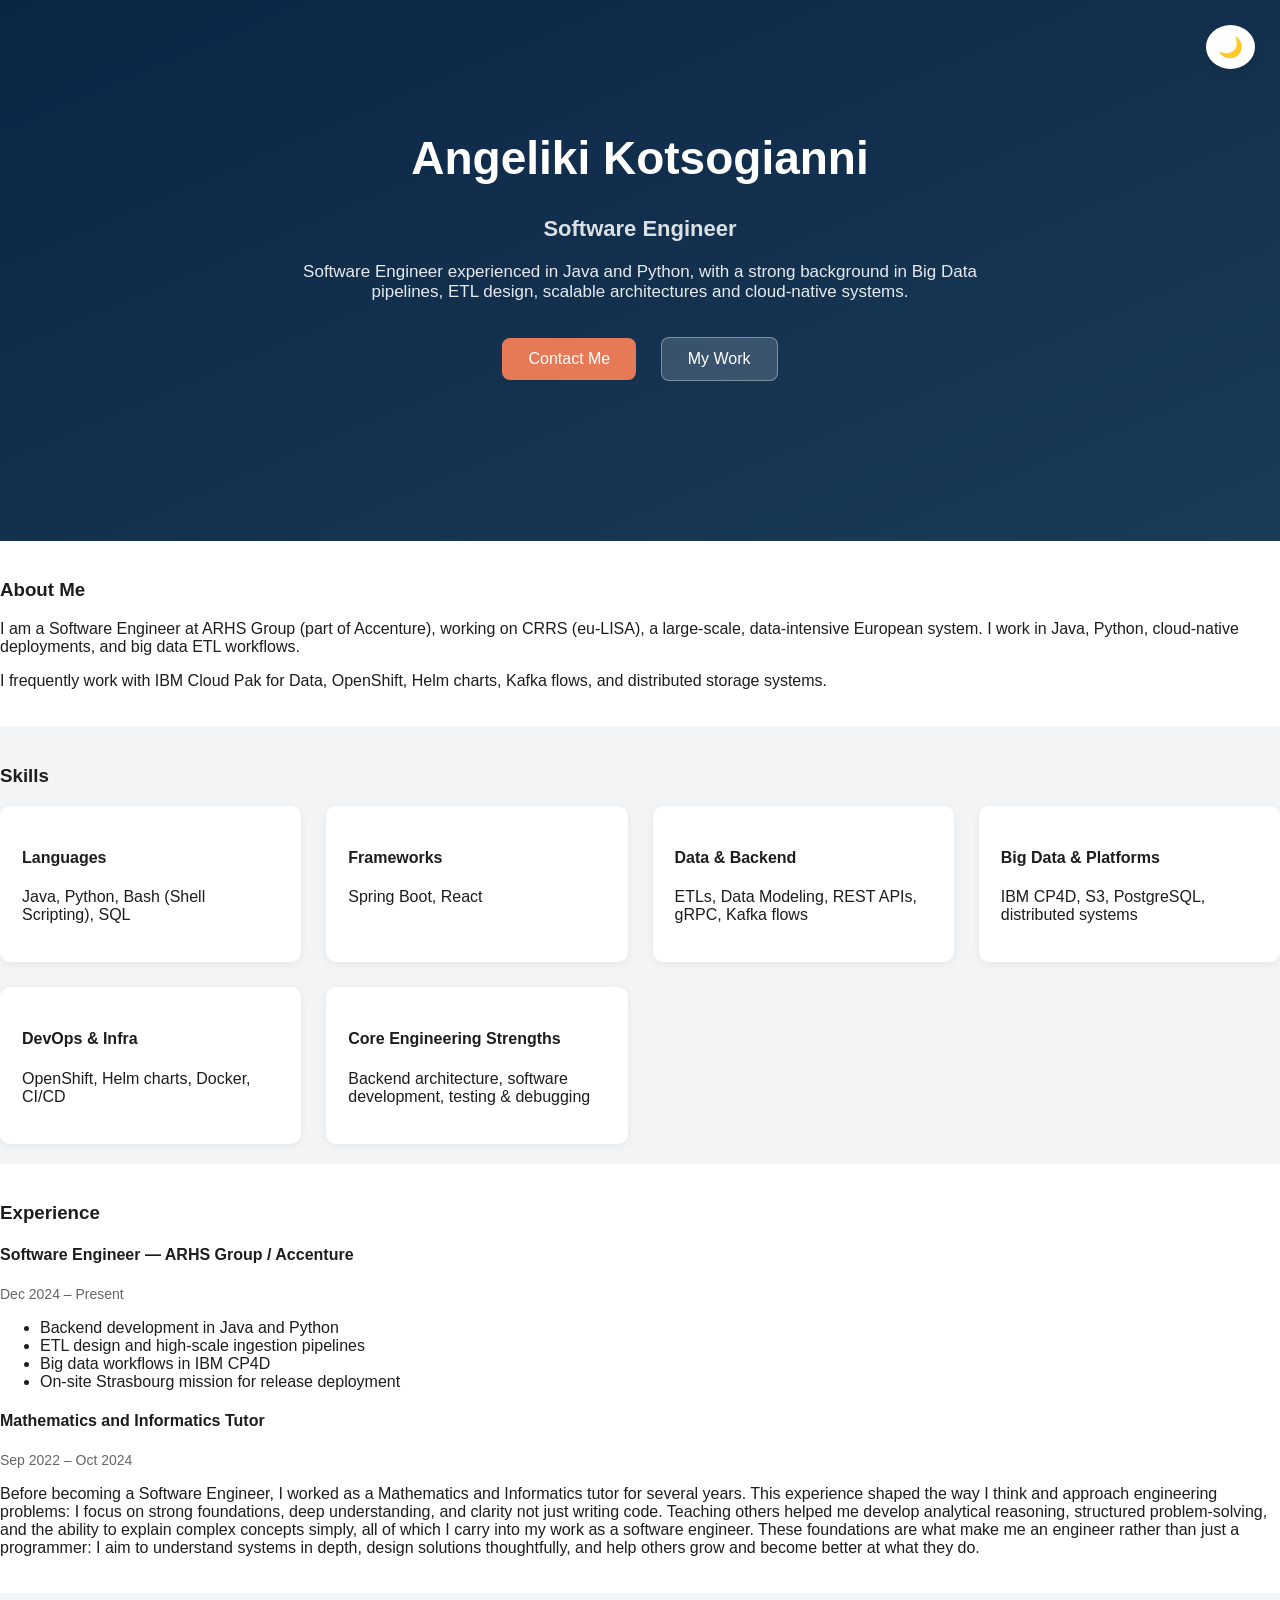
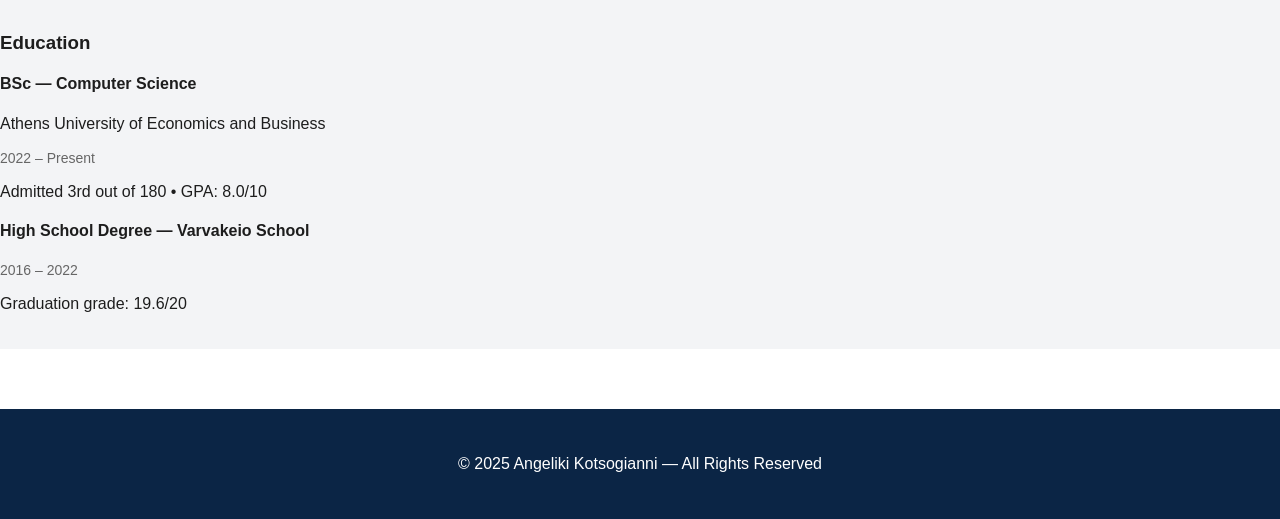
==== index.html @ da44b73d "initiate my website" ====
<!DOCTYPE html>
<html lang="en">
<head>
  <meta charset="UTF-8" />
  <meta name="viewport" content="width=device-width, initial-scale=1.0" />
  <title>Angeliki Kotsogianni | Software Engineer</title>
  <link rel="stylesheet" href="css/style.css" />
</head>

<body>
<header class="hero fade-in">
  <div class="theme-toggle">
    <button id="themeButton">🌙</button>
  </div>

  <div class="container">
    <h1 class="title">Angeliki Kotsogianni</h1>
    <h2 class="subtitle">Software Engineer</h2>

    <p class="tagline">
      Software Engineer experienced in Java and Python, with a strong background in Big Data pipelines, ETL design,
      scalable architectures and cloud-native systems.
    </p>

    <div class="cta">
      <a href="contact.html" class="button primary">Contact Me</a>
      <a href="work.html" class="button secondary">My Work</a>
    </div>
  </div>
</header>

<section id="about" class="section fade-in">
  <div class="container">
    <h3>About Me</h3>
    <p>
      I am a Software Engineer at ARHS Group (part of Accenture), working on CRRS (eu-LISA),
      a large-scale, data-intensive European system. I work in Java, Python, cloud-native
      deployments, and big data ETL workflows.
    </p>
    <p>
      I frequently work with IBM Cloud Pak for Data, OpenShift, Helm charts, Kafka flows,
      and distributed storage systems.
    </p>
  </div>
</section>

<section id="skills" class="section alt fade-in">
  <div class="container">
    <h3>Skills</h3>

    <div class="skills-grid">
      <div class="skill-card hover-up">
        <h4>Languages</h4>
        <p>Java, Python, Bash (Shell Scripting), SQL</p>
      </div>

      <div class="skill-card hover-up">
        <h4>Frameworks</h4>
        <p>Spring Boot, React</p>
      </div>

      <div class="skill-card hover-up">
        <h4>Data & Backend</h4>
        <p>ETLs, Data Modeling, REST APIs, gRPC, Kafka flows</p>
      </div>

      <div class="skill-card hover-up">
        <h4>Big Data & Platforms</h4>
        <p>IBM CP4D, S3, PostgreSQL, distributed systems</p>
      </div>

      <div class="skill-card hover-up">
        <h4>DevOps & Infra</h4>
        <p>OpenShift, Helm charts, Docker, CI/CD</p>
      </div>

      <div class="skill-card hover-up">
        <h4>Core Engineering Strengths</h4>
        <p>Backend architecture, software development, testing & debugging</p>
      </div>
    </div>
  </div>
</section>

<section id="experience" class="section fade-in">
  <div class="container">
    <h3>Experience</h3>

    <div class="experience-item">
      <h4>Software Engineer — ARHS Group / Accenture</h4>
      <span class="duration">Dec 2024 – Present</span>
      <ul>
        <li>Backend development in Java and Python</li>
        <li>ETL design and high-scale ingestion pipelines</li>
        <li>Big data workflows in IBM CP4D</li>
        <li>On-site Strasbourg mission for release deployment</li>
      </ul>
    </div>

    <div class="experience-item">
      <h4>Mathematics and Informatics Tutor</h4>
      <span class="duration">Sep 2022 – Oct 2024</span>
      <p>Before becoming a Software Engineer, I worked as a Mathematics and Informatics tutor for several years.
        This experience shaped the way I think and approach engineering problems: I focus on strong foundations,
        deep understanding, and clarity not just writing code. Teaching others helped me develop analytical reasoning,
        structured problem-solving, and the ability to explain complex concepts simply, all of which I carry into my work as a software engineer.
        These foundations are what make me an engineer rather than just a programmer: I aim to understand systems in depth,
        design solutions thoughtfully, and help others grow and become better at what they do.</p>
    </div>
  </div>
</section>

<section id="education" class="section alt fade-in">
  <div class="container">
    <h3>Education</h3>

    <div class="education-item">
      <h4>BSc — Computer Science</h4>
      <p>Athens University of Economics and Business</p>
      <span class="duration">2022 – Present</span>
      <p>Admitted 3rd out of 180 • GPA: 8.0/10</p>
    </div>

    <div class="education-item">
      <h4>High School Degree — Varvakeio School</h4>
      <span class="duration">2016 – 2022</span>
      <p>Graduation grade: 19.6/20</p>
    </div>
  </div>
</section>

<footer>
  <div class="container">
    <p>© 2025 Angeliki Kotsogianni — All Rights Reserved</p>
  </div>
</footer>

<script src="js/script.js"></script>
</body>
</html>
---- css/style.css ----
:root {
  --primary: #1a3c57;
  --accent: #e67a57;

  --bg: #ffffff;
  --bg-alt: #f3f4f6;

  --text-main: #1d1d1d;
  --text-light: #666;

  --card-bg: #ffffff;

  --hero-gradient-1: #0b2545;
  --hero-gradient-2: #1a3c57;
}

body.dark {
  --primary: #c8d7e8;
  --accent: #f2976b;

  --bg: #0b1520;
  --bg-alt: #101b2b;

  --text-main: #e4e8ef;
  --text-light: #9aa3b2;

  --card-bg: #142233;

  --hero-gradient-1: #0a1a2f;
  --hero-gradient-2: #112a43;
}

body {
  margin: 0;
  font-family: "Inter", sans-serif;
  background: var(--bg);
  color: var(--text-main);
  transition: background .3s, color .3s;
}

.section {
  padding: 20px 0;
  transition: background .3s;
}

.section.alt {
  background: var(--bg-alt);
}

.theme-toggle {
  position: absolute;
  right: 25px;
  top: 25px;
}

#themeButton {
  padding: 10px 12px;
  font-size: 20px;
  border: none;
  border-radius: 50%;
  background: var(--card-bg);
  cursor: pointer;
  box-shadow: 0 2px 10px rgba(0,0,0,0.15);
  transition: background .3s, transform .2s;
}

#themeButton:hover {
  transform: scale(1.08);
}

.hero {
  padding: 100px 0 160px;
  text-align: center;
  background: linear-gradient(to bottom right, var(--hero-gradient-1), var(--hero-gradient-2));
  color: white;
  transition: background .5s;
}

.title {
  font-size: 46px;
}

.subtitle {
  font-size: 22px;
  opacity: 0.85;
}

.tagline {
  max-width: 700px;
  margin: 20px auto 35px;
  font-size: 17px;
  opacity: 0.9;
}

.button {
  padding: 12px 26px;
  border-radius: 8px;
  font-size: 16px;
  text-decoration: none;
  display: inline-block;
  margin: 0 10px;
  transition: opacity .2s;
}

.button.primary {
  background: var(--accent);
  color: white;
}

.button.secondary {
  background: rgba(255,255,255,0.16);
  border: 1px solid rgba(255,255,255,0.35);
  color: white;
}

.skills-grid {
  display: grid;
  grid-template-columns: repeat(auto-fit, minmax(260px, 1fr));
  gap: 25px;
}

.skill-card {
  background: var(--card-bg);
  border-radius: 10px;
  padding: 22px;
  box-shadow: 0 2px 8px rgba(0,0,0,0.06);
  transition: background .3s, box-shadow .3s;
}

.experience-item, .education-item {
  margin-bottom: 10px;
}

.duration {
  font-size: 14px;
  color: var(--text-light);
}

footer {
  background: var(--hero-gradient-1);
  color: white;
  padding: 30px 0;
  text-align: center;
  margin-top: 60px;
}

.small-hero {
  padding: 100px 0 120px;
}

.work-card {
  background: var(--card-bg);
  border-radius: 12px;
  padding: 10px;
  box-shadow: 0 2px 10px rgba(0,0,0,0.07);
  transition: background .3s, box-shadow .3s;
}

.work-meta {
  color: var(--text-light);
  font-size: 14px;
  margin-bottom: 10px;
}

.contact-box {
  background: var(--card-bg);
  padding: 20px;
  border-radius: 10px;
  margin-bottom: 40px;
  box-shadow: 0 2px 10px rgba(0,0,0,0.07);
}

.contact-form {
  display: flex;
  flex-direction: column;
  gap: 12px;
}

.contact-form input,
.contact-form textarea {
  padding: 12px;
  border-radius: 8px;
  border: 1px solid #bbb;
  background: var(--bg);
  color: var(--text-main);
  transition: background .3s, color .3s, border .3s;
}

.dark .contact-form input,
.dark .contact-form textarea {
  border: 1px solid #334;
}

.note {
  font-size: 13px;
  color: var(--text-light);
}
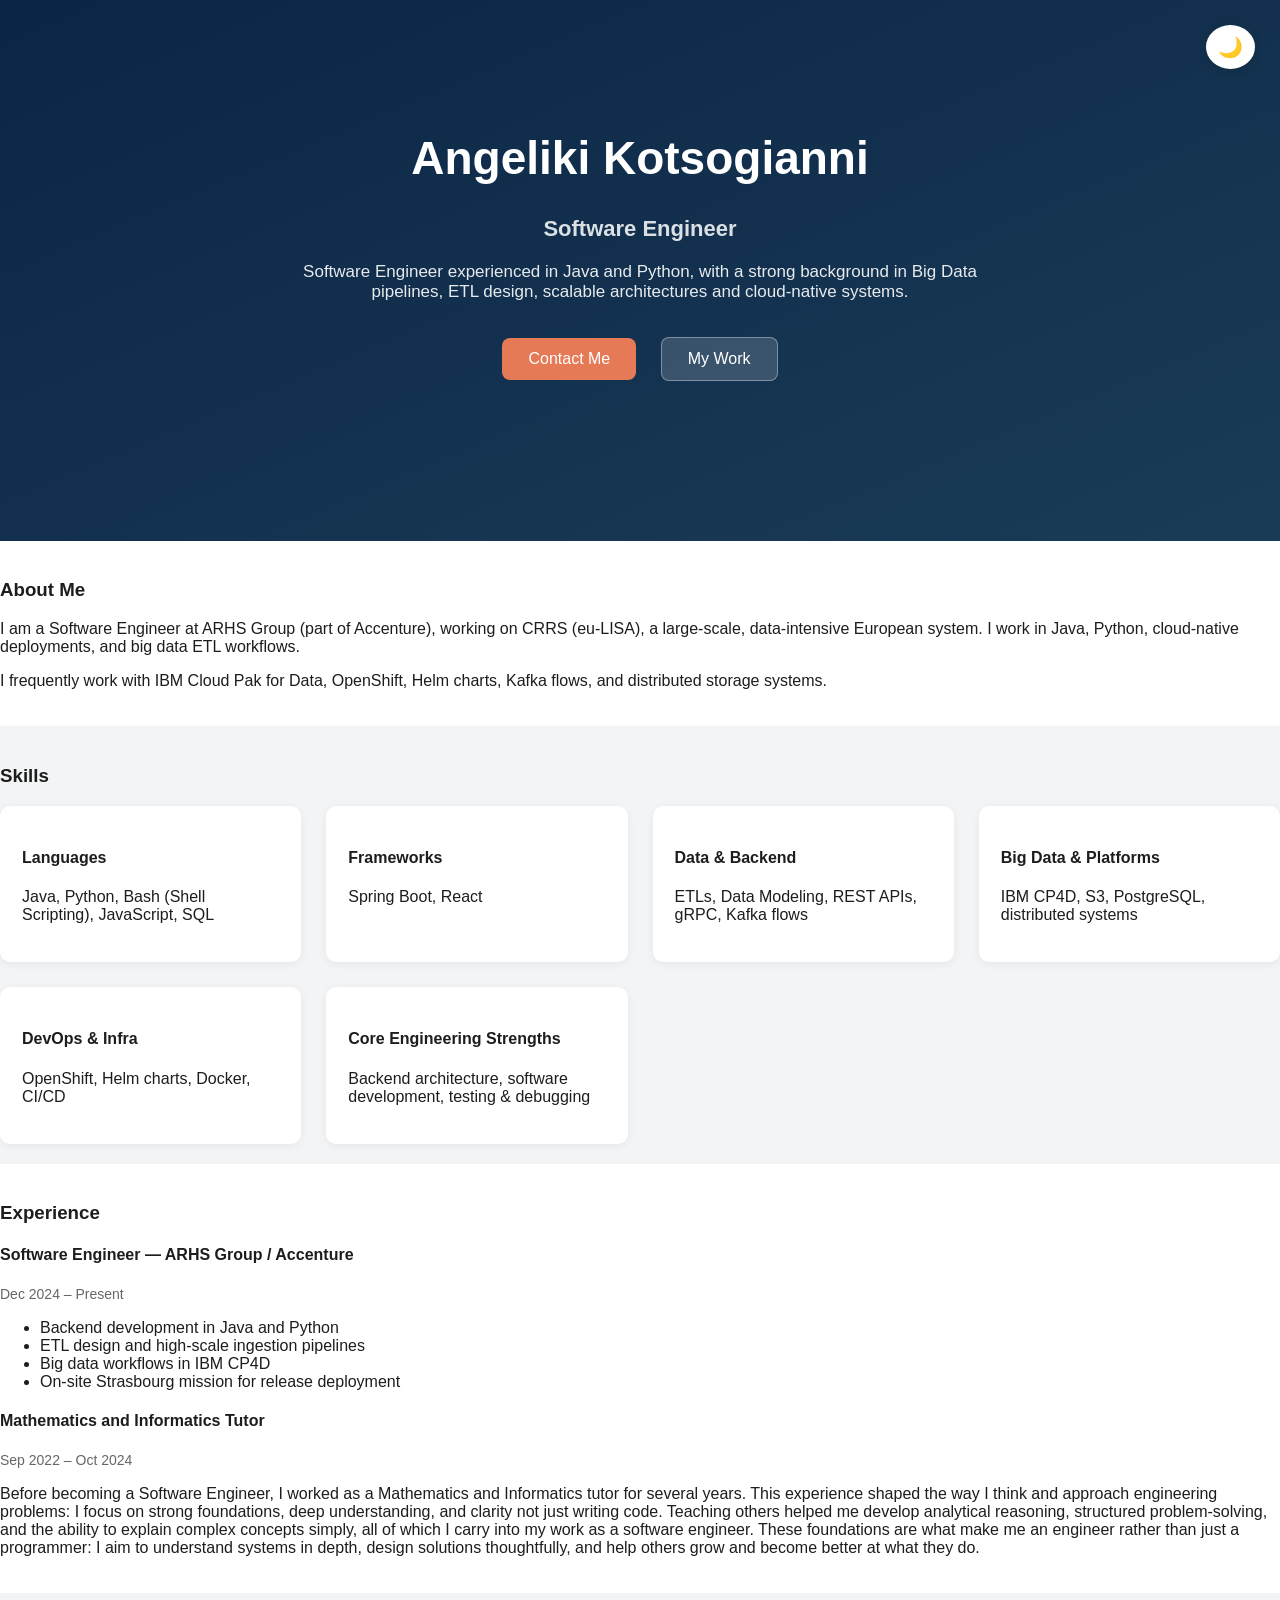
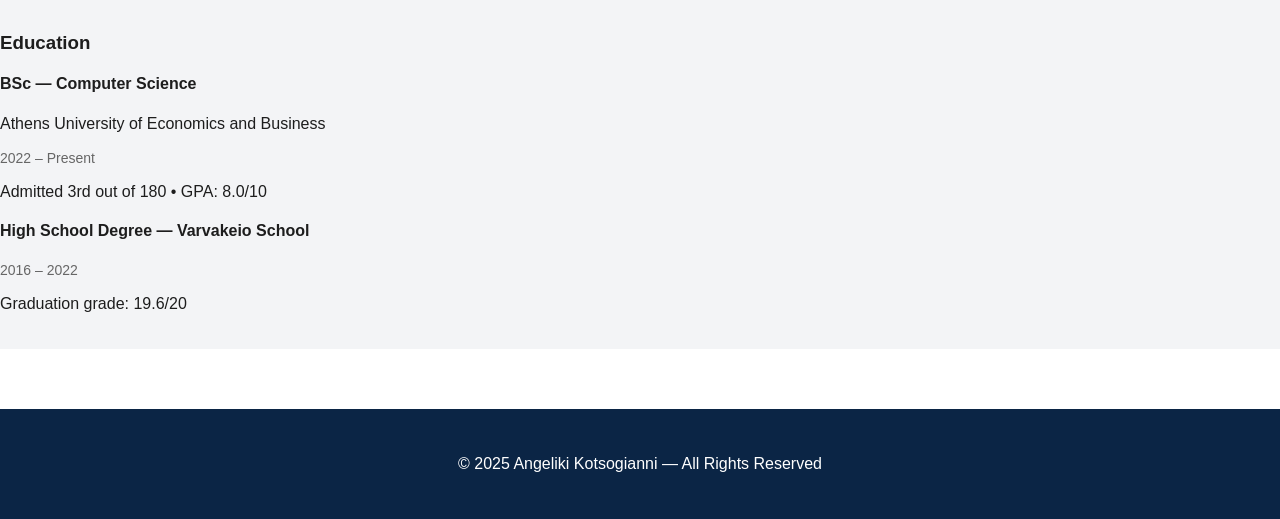
==== commit 42c5cd7b: "add important section to my work because it was missing" ====
--- a/index.html
+++ b/index.html
@@ -51,7 +51,7 @@
     <div class="skills-grid">
       <div class="skill-card hover-up">
         <h4>Languages</h4>
-        <p>Java, Python, Bash (Shell Scripting), SQL</p>
+        <p>Java, Python, Bash (Shell Scripting), JavaScript, SQL</p>
       </div>
 
       <div class="skill-card hover-up">
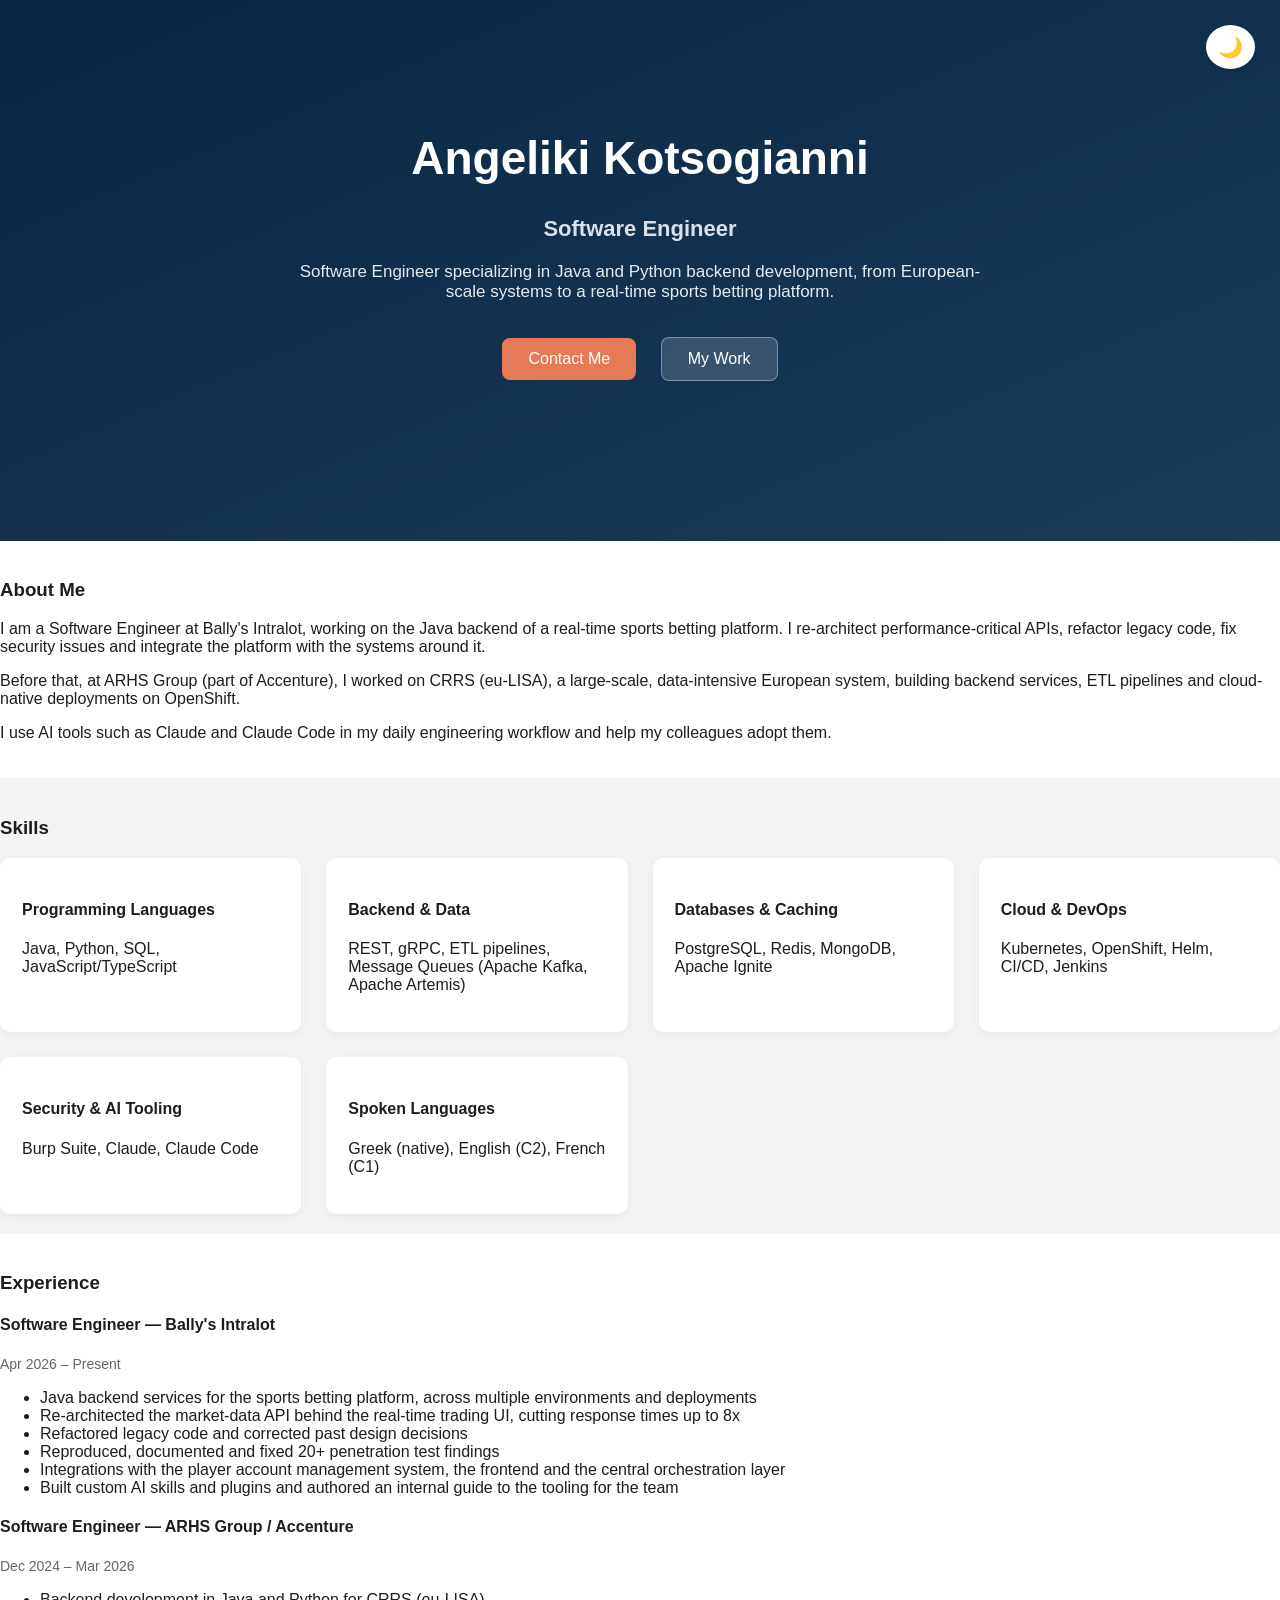
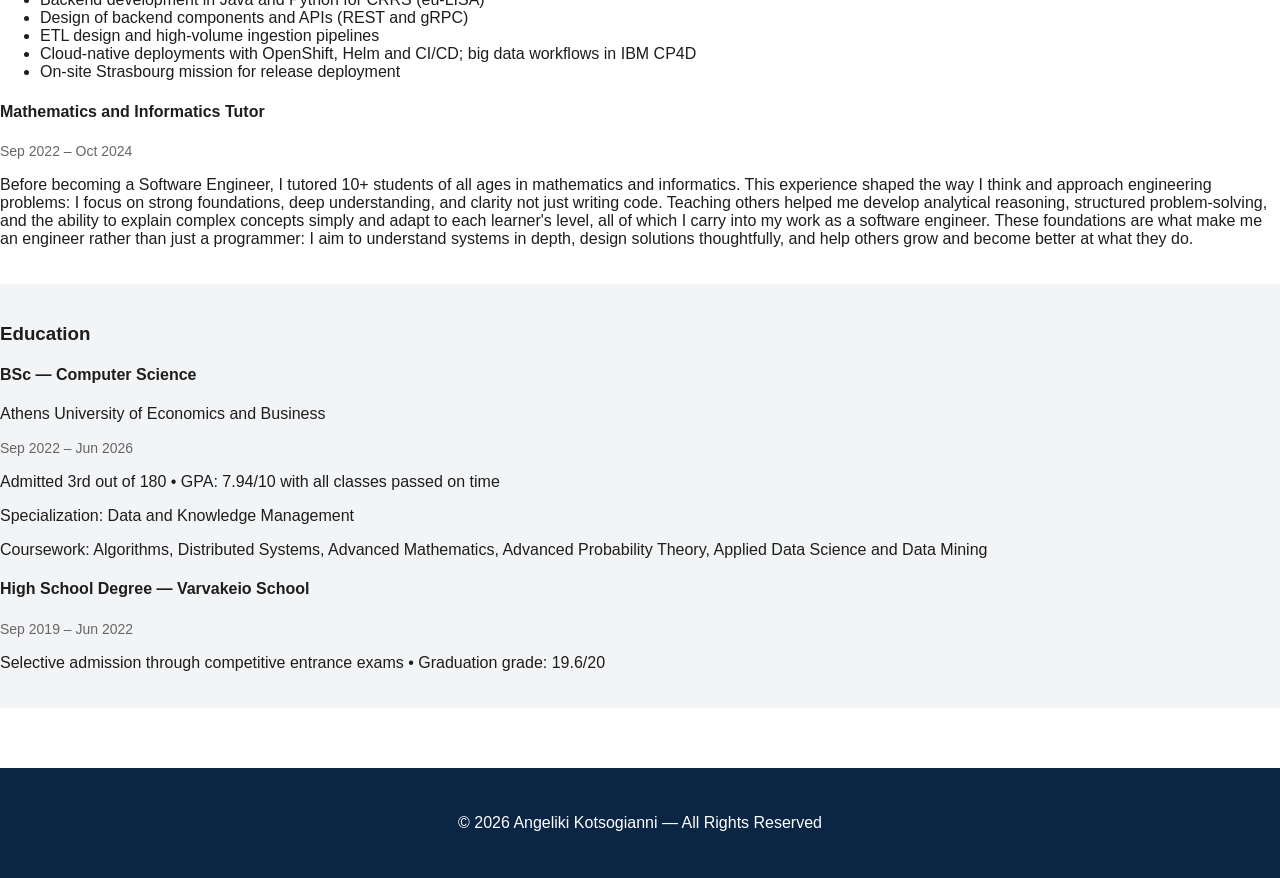
==== commit 8cece472: "update" ====
--- a/index.html
+++ b/index.html
@@ -18,8 +18,8 @@
     <h2 class="subtitle">Software Engineer</h2>
 
     <p class="tagline">
-      Software Engineer experienced in Java and Python, with a strong background in Big Data pipelines, ETL design,
-      scalable architectures and cloud-native systems.
+      Software Engineer specializing in Java and Python backend development, from European-scale
+      systems to a real-time sports betting platform.
     </p>
 
     <div class="cta">
@@ -33,13 +33,18 @@
   <div class="container">
     <h3>About Me</h3>
     <p>
-      I am a Software Engineer at ARHS Group (part of Accenture), working on CRRS (eu-LISA),
-      a large-scale, data-intensive European system. I work in Java, Python, cloud-native
-      deployments, and big data ETL workflows.
+      I am a Software Engineer at Bally's Intralot, working on the Java backend of a real-time
+      sports betting platform. I re-architect performance-critical APIs, refactor legacy code,
+      fix security issues and integrate the platform with the systems around it.
     </p>
     <p>
-      I frequently work with IBM Cloud Pak for Data, OpenShift, Helm charts, Kafka flows,
-      and distributed storage systems.
+      Before that, at ARHS Group (part of Accenture), I worked on CRRS (eu-LISA), a large-scale,
+      data-intensive European system, building backend services, ETL pipelines and cloud-native
+      deployments on OpenShift.
+    </p>
+    <p>
+      I use AI tools such as Claude and Claude Code in my daily engineering workflow and help my
+      colleagues adopt them.
     </p>
   </div>
 </section>
@@ -50,33 +55,33 @@
 
     <div class="skills-grid">
       <div class="skill-card hover-up">
-        <h4>Languages</h4>
-        <p>Java, Python, Bash (Shell Scripting), JavaScript, SQL</p>
+        <h4>Programming Languages</h4>
+        <p>Java, Python, SQL, JavaScript/TypeScript</p>
       </div>
 
       <div class="skill-card hover-up">
-        <h4>Frameworks</h4>
-        <p>Spring Boot, React</p>
+        <h4>Backend & Data</h4>
+        <p>REST, gRPC, ETL pipelines, Message Queues (Apache Kafka, Apache Artemis)</p>
       </div>
 
       <div class="skill-card hover-up">
-        <h4>Data & Backend</h4>
-        <p>ETLs, Data Modeling, REST APIs, gRPC, Kafka flows</p>
+        <h4>Databases & Caching</h4>
+        <p>PostgreSQL, Redis, MongoDB, Apache Ignite</p>
       </div>
 
       <div class="skill-card hover-up">
-        <h4>Big Data & Platforms</h4>
-        <p>IBM CP4D, S3, PostgreSQL, distributed systems</p>
+        <h4>Cloud & DevOps</h4>
+        <p>Kubernetes, OpenShift, Helm, CI/CD, Jenkins</p>
       </div>
 
       <div class="skill-card hover-up">
-        <h4>DevOps & Infra</h4>
-        <p>OpenShift, Helm charts, Docker, CI/CD</p>
+        <h4>Security & AI Tooling</h4>
+        <p>Burp Suite, Claude, Claude Code</p>
       </div>
 
       <div class="skill-card hover-up">
-        <h4>Core Engineering Strengths</h4>
-        <p>Backend architecture, software development, testing & debugging</p>
+        <h4>Spoken Languages</h4>
+        <p>Greek (native), English (C2), French (C1)</p>
       </div>
     </div>
   </div>
@@ -87,12 +92,26 @@
     <h3>Experience</h3>
 
     <div class="experience-item">
+      <h4>Software Engineer — Bally's Intralot</h4>
+      <span class="duration">Apr 2026 – Present</span>
+      <ul>
+        <li>Java backend services for the sports betting platform, across multiple environments and deployments</li>
+        <li>Re-architected the market-data API behind the real-time trading UI, cutting response times up to 8x</li>
+        <li>Refactored legacy code and corrected past design decisions</li>
+        <li>Reproduced, documented and fixed 20+ penetration test findings</li>
+        <li>Integrations with the player account management system, the frontend and the central orchestration layer</li>
+        <li>Built custom AI skills and plugins and authored an internal guide to the tooling for the team</li>
+      </ul>
+    </div>
+
+    <div class="experience-item">
       <h4>Software Engineer — ARHS Group / Accenture</h4>
-      <span class="duration">Dec 2024 – Present</span>
+      <span class="duration">Dec 2024 – Mar 2026</span>
       <ul>
-        <li>Backend development in Java and Python</li>
-        <li>ETL design and high-scale ingestion pipelines</li>
-        <li>Big data workflows in IBM CP4D</li>
+        <li>Backend development in Java and Python for CRRS (eu-LISA)</li>
+        <li>Design of backend components and APIs (REST and gRPC)</li>
+        <li>ETL design and high-volume ingestion pipelines</li>
+        <li>Cloud-native deployments with OpenShift, Helm and CI/CD; big data workflows in IBM CP4D</li>
         <li>On-site Strasbourg mission for release deployment</li>
       </ul>
     </div>
@@ -100,10 +119,11 @@
     <div class="experience-item">
       <h4>Mathematics and Informatics Tutor</h4>
       <span class="duration">Sep 2022 – Oct 2024</span>
-      <p>Before becoming a Software Engineer, I worked as a Mathematics and Informatics tutor for several years.
+      <p>Before becoming a Software Engineer, I tutored 10+ students of all ages in mathematics and informatics.
         This experience shaped the way I think and approach engineering problems: I focus on strong foundations,
         deep understanding, and clarity not just writing code. Teaching others helped me develop analytical reasoning,
-        structured problem-solving, and the ability to explain complex concepts simply, all of which I carry into my work as a software engineer.
+        structured problem-solving, and the ability to explain complex concepts simply and adapt to each learner's level,
+        all of which I carry into my work as a software engineer.
         These foundations are what make me an engineer rather than just a programmer: I aim to understand systems in depth,
         design solutions thoughtfully, and help others grow and become better at what they do.</p>
     </div>
@@ -117,21 +137,24 @@
     <div class="education-item">
       <h4>BSc — Computer Science</h4>
       <p>Athens University of Economics and Business</p>
-      <span class="duration">2022 – Present</span>
-      <p>Admitted 3rd out of 180 • GPA: 8.0/10</p>
+      <span class="duration">Sep 2022 – Jun 2026</span>
+      <p>Admitted 3rd out of 180 • GPA: 7.94/10 with all classes passed on time</p>
+      <p>Specialization: Data and Knowledge Management</p>
+      <p>Coursework: Algorithms, Distributed Systems, Advanced Mathematics, Advanced Probability Theory,
+        Applied Data Science and Data Mining</p>
     </div>
 
     <div class="education-item">
       <h4>High School Degree — Varvakeio School</h4>
-      <span class="duration">2016 – 2022</span>
-      <p>Graduation grade: 19.6/20</p>
+      <span class="duration">Sep 2019 – Jun 2022</span>
+      <p>Selective admission through competitive entrance exams • Graduation grade: 19.6/20</p>
     </div>
   </div>
 </section>
 
 <footer>
   <div class="container">
-    <p>© 2025 Angeliki Kotsogianni — All Rights Reserved</p>
+    <p>© 2026 Angeliki Kotsogianni — All Rights Reserved</p>
   </div>
 </footer>
 
